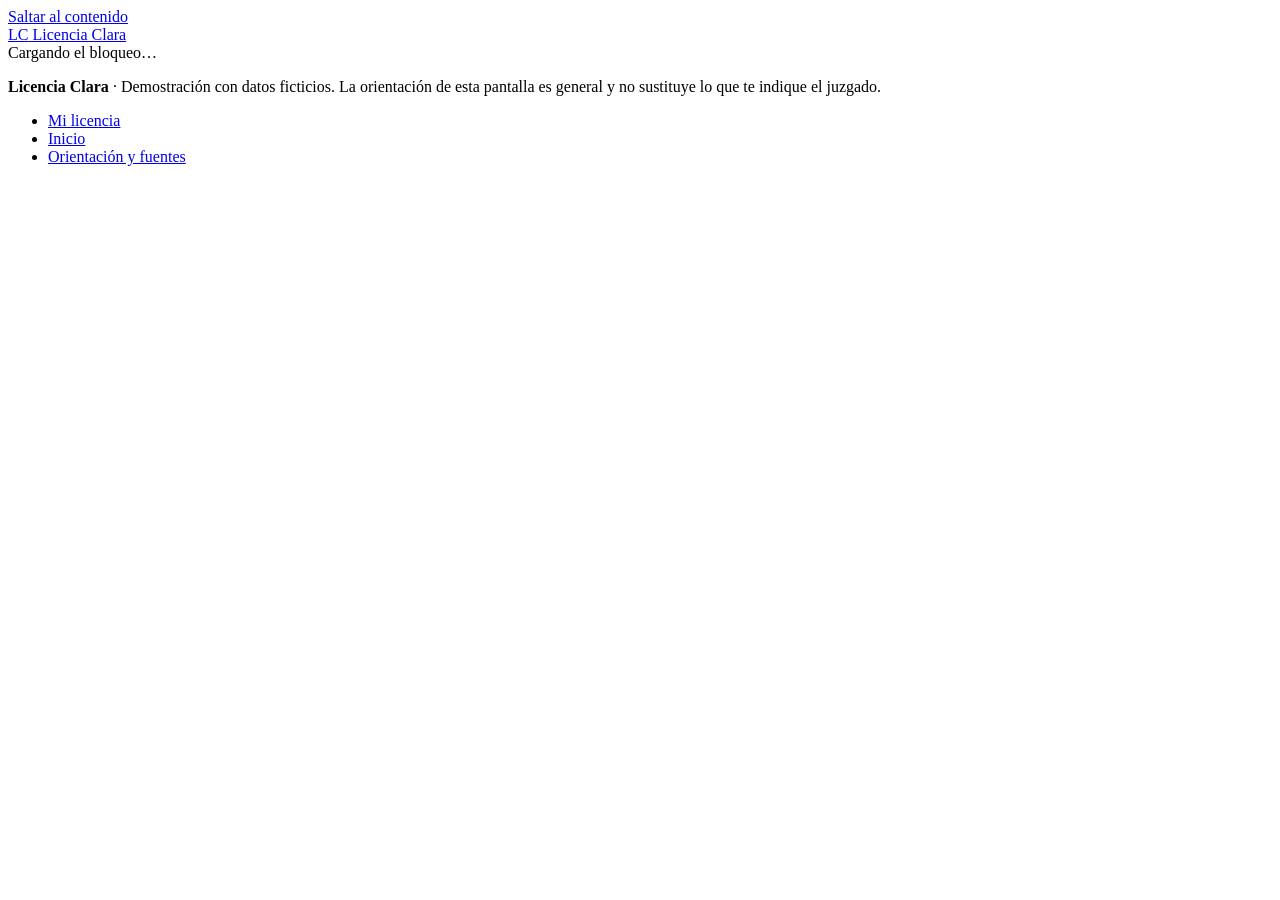
==== caso.html @ 62ce6370 "Segunda versión de licencia clara" ====
<!DOCTYPE html>
<html lang="es">
<head>
<meta charset="utf-8">
<meta name="viewport" content="width=device-width, initial-scale=1">
<title>Detalle del bloqueo de licencia · Licencia Clara</title>
<link rel="stylesheet" href="css/estilos.css">
<style>
  .codigo {
    font-family: ui-monospace, SFMono-Regular, Menlo, Consolas, monospace;
    background: #EEF1F4; border: 1px solid var(--borde);
    border-radius: 6px; padding: 2px 8px; font-size: .92em;
  }
  .razon {
    background: #F4F6F8; border-left: 4px solid var(--borde-fuerte);
    border-radius: 0 var(--radio-chico) var(--radio-chico) 0;
    padding: 12px 14px; margin: 0 0 4px;
  }
</style>
</head>
<body>

<a class="saltar" href="#contenido">Saltar al contenido</a>

<header class="barra no-imprimir">
  <div class="barra-interna">
    <a class="marca" href="mi-licencia.html">
      <span class="marca-icono" aria-hidden="true">LC</span>
      Licencia Clara
    </a>
    <div class="barra-derecha" id="barra-derecha"></div>
  </div>
</header>

<main class="contenedor" id="contenido">
  <div id="cargando" class="cargando">Cargando el bloqueo…</div>
  <div id="pagina" hidden></div>
</main>

<footer class="pie">
  <div class="pie-interna">
    <p class="sin-margen"><strong>Licencia Clara</strong> · Demostración con datos ficticios.
    La orientación de esta pantalla es general y no sustituye lo que te indique el juzgado.</p>
    <ul>
      <li><a href="mi-licencia.html">Mi licencia</a></li>
      <li><a href="index.html">Inicio</a></li>
      <li><a href="orientacion.html">Orientación y fuentes</a></li>
    </ul>
  </div>
</footer>

<script src="js/datos.js"></script>
<script src="js/app.js"></script>
<script>
(function () {
  var codigo = Ui.parametro("caso");

  /* Un bloqueo de licencia es información personal: solo se muestra con
     la sesión abierta y solo si pertenece a esa persona. Consultar una placa
     NO da acceso a esta pantalla. */
  var ciudadano = Sesion.exigir();
  if (!ciudadano) return;

  Ui.pintarBarraCiudadano(ciudadano);

  var b = codigo ? Datos.bloqueoPorId(codigo) : null;

  /* --- Errores comprensibles, no pantallas en blanco ------------------ */
  if (!b) {
    mostrar(
      '<a class="volver no-imprimir" href="mi-licencia.html"><span aria-hidden="true">←</span> Volver a mi licencia</a>' +
      '<div class="vacio"><div class="vacio-icono" aria-hidden="true">?</div>' +
      '<p><strong>No encontramos ese bloqueo.</strong></p>' +
      '<p class="pequeno">Puede que el enlace esté incompleto. Vuelve a tu licencia y ábrelo desde la lista.</p>' +
      '<a class="boton mt" href="mi-licencia.html">Volver a mi licencia</a></div>');
    return;
  }
  if (b.ciudadano_id !== ciudadano.id) {
    mostrar(
      '<a class="volver no-imprimir" href="mi-licencia.html"><span aria-hidden="true">←</span> Volver a mi licencia</a>' +
      '<div class="vacio"><div class="vacio-icono" aria-hidden="true">!</div>' +
      '<p><strong>Ese bloqueo no corresponde a la persona que ingresó.</strong></p>' +
      '<p class="pequeno">Por privacidad solo puedes ver los bloqueos de tu propia licencia.</p>' +
      '<a class="boton mt" href="mi-licencia.html">Ver mi licencia</a></div>');
    return;
  }

  var muni     = Datos.municipalidadPorId(b.municipalidad_id);
  var juzgado  = Datos.juzgadoPorId(b.juzgado_id);
  var guia     = Datos.guiaPorId(b.guia_id);
  var historia = Datos.historialDe(b.id);
  var sub      = (b.estado === "en_transito") ? Ui.subestado(b.subestado) : null;
  var responsable = Datos.responsableDe(b);

  var html = "";

  html += '<a class="volver no-imprimir" href="mi-licencia.html"><span aria-hidden="true">←</span> Volver a mi licencia</a>';
  html += '<div class="mb no-imprimir">' + Ui.servicio("licencia") + '</div>';

  /* ============ 1. Lo primero que se ve: qué hacer y quién actúa ====== */

  html +=
    '<h1 class="sin-margen">' + Ui.esc(muni.nombre) + '</h1>' +
    '<p class="pequeno suave">Bloqueo de licencia <span class="codigo">' + Ui.esc(b.id) + '</span></p>' +
    '<div class="accion-ahora ' + Ui.claseAccion(b) + '">' +
      '<div class="etiqueta">' + (b.estado === "levantado" ? "Situación" : "Qué tienes que hacer ahora") + '</div>' +
      '<p class="frase">' + Ui.esc(b.proxima_accion) + '</p>' +
      '<p class="quien">Le toca a: <strong>' + Ui.esc(responsable) + '</strong></p>' +
    '</div>';

  /* Estado, con el subestado siempre visible cuando existe. */
  html +=
    '<div class="tarjeta">' +
      '<div class="chips">' + Ui.chipEstado(b) + '</div>' +
      (sub ? '<p class="mt sin-margen"><strong>' + Ui.esc(sub.etiqueta) + '</strong></p>' : '') +
      (b.detalle ? '<p class="pequeno suave mt sin-margen">' + Ui.esc(b.detalle) + '</p>' : '') +
    '</div>';

  /* ================================ 2. Detalle del bloqueo =========== */

  html +=
    '<div class="tarjeta">' +
      '<h2>Detalle del bloqueo</h2>' +
      '<p class="paso-etiqueta">Por qué existe este bloqueo</p>' +
      '<p class="razon">' + Ui.esc(b.razon) + '</p>' +
      '<dl class="datos mt">' +
        '<div><dt>Municipalidad</dt><dd>' + Ui.esc(muni.nombre) + '</dd></div>' +
        '<div><dt>Juzgado que lo originó</dt><dd>' + Ui.esc(juzgado.nombre) + '</dd></div>' +
        '<div><dt>Fecha de registro</dt><dd>' + Ui.esc(b.fecha_registro) + '</dd></div>' +
        '<div><dt>Última actualización</dt><dd>' + Ui.esc(b.ultima_actualizacion) + '</dd></div>' +
      '</dl>' +
    '</div>';

  /* ======================== 2b. Multa relacionada (si existe) ======== */
  /* Solo si el bloqueo la enlaza explícitamente. Un bloqueo sin multa no
     muestra ni suma dinero. */
  var relacionada = b.multa_id ? Datos.multaPorId(b.multa_id) : null;
  if (relacionada) {
    html +=
      '<div class="tarjeta">' +
        '<h2>Multa relacionada con este bloqueo</h2>' +
        '<p class="pequeno suave">Es un registro distinto del bloqueo: la multa es del vehículo ' +
          Ui.placa(relacionada.multa.tipo_placa, relacionada.multa.placa) + '.</p>' +
        Ui.tarjetaMulta(relacionada) +
        '<p class="pequeno suave mt">Monto base según el Reglamento de Tránsito. Multa ficticia: no es una deuda real ' +
          'y no incluye descuentos, intereses ni recargos.</p>' +
        '<div class="aviso mt"><span class="aviso-icono" aria-hidden="true">●</span><span>' +
          '<strong>Pagar esta multa no levanta el bloqueo por sí sola.</strong> ' +
          'El bloqueo lo levanta el Departamento de Tránsito cuando recibe la orden del juzgado y resuelve la solicitud.' +
        '</span></div>' +
      '</div>';
  } else {
    html +=
      '<p class="pequeno suave">Este bloqueo no tiene una multa relacionada en los datos de la demostración. ' +
      'No todo bloqueo lleva multa, y un bloqueo por sí solo no es un monto a pagar.</p>';
  }

  /* ================================ 3. Cómo resolverlo =============== */

  html += '<h2 class="mt2">' + Ui.esc(guia.titulo) + '</h2>';
  html += '<div class="aviso aviso--neutro mb"><span class="aviso-icono" aria-hidden="true">●</span>' +
          '<span>Orientación general basada en información pública. <strong>No es una resolución legal sobre tu caso.</strong> ' +
          'Lo que te indique el juzgado tiene prioridad sobre esta guía.</span></div>';

  html += '<ol class="pasos">' + guia.pasos.map(paso).join("") + '</ol>';

  /* ========================= 4. Preparar mi visita =================== */

  var llevar = [];
  guia.pasos.forEach(function (p, i) {
    if (i === 0 && p.que_llevar) {
      p.que_llevar.forEach(function (x) { if (llevar.indexOf(x) === -1) llevar.push(x); });
    }
  });
  if (llevar.length > 0) {
    html +=
      '<div class="tarjeta">' +
        '<h3>Preparar mi visita</h3>' +
        '<p class="pequeno suave">Lo que necesitas para el paso 1. Puedes marcar lo que ya tengas listo.</p>' +
        '<div>' + llevar.map(function (x, i) {
          return '<label style="display:flex;gap:10px;align-items:flex-start;padding:10px 0;border-bottom:1px solid var(--borde);cursor:pointer">' +
                 '<input type="checkbox" style="width:22px;height:22px;min-height:22px;flex:0 0 auto;margin-top:2px">' +
                 '<span>' + Ui.esc(x) + '</span></label>';
        }).join("") + '</div>' +
        '<button type="button" class="boton boton--secundario boton--bloque mt no-imprimir" id="imprimir">Imprimir o guardar este caso</button>' +
      '</div>';
  }

  /* =============================== 5. Contacto ======================= */

  html += '<h2 class="mt2">Contacto</h2>' + tarjetaContacto(muni, juzgado);

  /* =============================== 6. Historial ====================== */

  html +=
    '<h2 class="mt2">Qué se ha hecho hasta ahora</h2>' +
    '<div class="tarjeta">' +
      '<ul class="linea">' + historia.map(function (h, i) { return evento(h, i === 0); }).join("") + '</ul>' +
    '</div>';

  html += '<div class="mt2 no-imprimir">' + Ui.avisoDemo() + '</div>';

  mostrar(html);

  var botonImprimir = document.getElementById("imprimir");
  if (botonImprimir) botonImprimir.addEventListener("click", function () { window.print(); });

  /* ============================================== Piezas de la vista == */

  function mostrar(contenido) {
    document.getElementById("pagina").innerHTML = contenido;
    document.getElementById("cargando").hidden = true;
    document.getElementById("pagina").hidden = false;
  }

  function paso(p, i) {
    var actual = (i === 0);
    var cuerpo = "";

    cuerpo += '<p class="sin-margen">' + Ui.esc(p.detalle) + '</p>';

    if (p.aviso) {
      cuerpo += '<div class="aviso mt"><span class="aviso-icono" aria-hidden="true">●</span><span>' + Ui.esc(p.aviso) + '</span></div>';
    }
    if (p.que_llevar && p.que_llevar.length) {
      cuerpo += '<p class="paso-etiqueta">Qué llevar</p><ul>' +
                p.que_llevar.map(function (x) { return '<li>' + Ui.esc(x) + '</li>'; }).join("") + '</ul>';
    }
    if (p.donde) {
      cuerpo += '<p class="paso-etiqueta">A dónde ir o qué canal usar</p><p class="sin-margen">' + donde(p.donde) + '</p>';
    }
    if (p.pago) {
      cuerpo += '<p class="paso-etiqueta">Qué pago corresponde</p><p class="sin-margen">' + Ui.esc(p.pago) + '</p>';
    }
    if (p.documento) {
      cuerpo += '<p class="paso-etiqueta">Qué documento debes obtener</p><p class="sin-margen">' + Ui.esc(p.documento) + '</p>';
    }
    if (p.verificacion) {
      cuerpo += '<p class="paso-etiqueta">Cómo se verifica</p><p class="sin-margen">' + Ui.esc(p.verificacion) + '</p>';
    }
    if (p.fuente_id) {
      var f = Datos.fuentePorId(p.fuente_id);
      if (f) {
        cuerpo += '<p class="pequeno suave mt sin-margen">Fuente: <a href="' + Ui.esc(f.url) +
                  '" target="_blank" rel="noopener">' + Ui.esc(f.entidad) + '</a> · consultado el ' + Ui.esc(f.fecha_consulta) + '.</p>';
      }
    }

    return '<li><details class="paso' + (actual ? " paso--actual" : "") + '"' + (actual ? " open" : "") + '>' +
             '<summary>' + Ui.esc(p.titulo) +
               (actual ? ' <span class="marca-actual">Empieza aquí</span>' : '') +
             '</summary>' +
             '<div class="paso-cuerpo">' + cuerpo + '</div>' +
           '</details></li>';
  }

  function donde(clave) {
    if (clave === "juzgado") {
      return Ui.esc(juzgado.nombre) + '. ' +
             (juzgado.direccion ? Ui.esc(juzgado.direccion) : "Dirección pendiente de verificar.") +
             (juzgado.horario ? ' ' + Ui.esc(juzgado.horario) : ' <strong>Confirma el horario antes de ir.</strong>') +
             ' Los datos completos están en la sección <strong>Contacto</strong> de esta página.';
    }
    if (clave === "municipalidad") {
      return Ui.esc(muni.nombre) + '. Cajas municipales o bancos autorizados. ' +
             (muni.consulta_multas_url
               ? 'Consulta en línea: <a href="' + Ui.esc(muni.consulta_multas_url) + '" target="_blank" rel="noopener">' + Ui.esc(muni.consulta_multas_url) + '</a>'
               : '');
    }
    if (clave === "transito") {
      return 'Departamento de Tránsito de la Policía Nacional Civil. 4a calle 6-17, zona 1, Guatemala. Teléfono 2220-5383. ' +
             'Trámites en línea: <a href="https://transito.gob.gt/tramites-en-linea/" target="_blank" rel="noopener">transito.gob.gt/tramites-en-linea</a>.';
    }
    return "";
  }

  function tarjetaContacto(muni, juz) {
    var partes = "";

    partes += '<div class="contacto-dato">' +
      '<div class="rotulo">Entidad</div><div class="valor">' + Ui.esc(muni.nombre) + '</div></div>';
    partes += '<div class="contacto-dato">' +
      '<div class="rotulo">Juzgado</div><div class="valor">' + Ui.esc(juz.nombre) + '</div></div>';

    /* El teléfono directo del juzgado y el conmutador de la municipalidad
       son cosas distintas. Mostrarlos juntos evita que alguien llame a un
       lugar donde no le pueden responder por su expediente. */
    partes += '<div class="contacto-dato"><div class="rotulo">Teléfono directo del juzgado</div><div class="valor">' +
      (juz.telefono ? Ui.esc(juz.telefono) : '<span class="pendiente">Información pendiente de verificar</span>') +
      '</div></div>';

    partes += '<div class="contacto-dato"><div class="rotulo">Conmutador de la municipalidad</div><div class="valor">' +
      (muni.telefono_general
        ? Ui.esc(muni.telefono_general) + (juz.extension ? ' <span class="pequeno suave" style="font-weight:400">· pide la extensión ' + Ui.esc(juz.extension) + '</span>' : '')
        : '<span class="pendiente">Información pendiente de verificar</span>') +
      '</div></div>';

    partes += '<div class="contacto-dato"><div class="rotulo">Dirección</div><div class="valor">' +
      (juz.direccion ? Ui.esc(juz.direccion) : '<span class="pendiente">Información pendiente de verificar</span>') +
      '</div></div>';

    partes += '<div class="contacto-dato"><div class="rotulo">Horario</div><div class="valor">' +
      (juz.horario ? Ui.esc(juz.horario) : '<span class="pendiente">Información pendiente de verificar</span>') +
      '</div></div>';

    /* Botones: si el dato no está verificado, el botón queda deshabilitado. */
    var botones = "";

    botones += juz.telefono
      ? '<a class="boton" href="tel:' + Ui.esc(juz.telefono.replace(/[^0-9+]/g, "")) + '">Llamar al juzgado</a>'
      : '<span class="boton" aria-disabled="true">Llamar al juzgado</span>';

    if (muni.telefono_general) {
      botones += '<a class="boton' + (juz.telefono ? ' boton--secundario' : '') + '" href="tel:' +
        Ui.esc(muni.telefono_general.replace(/[^0-9+]/g, "")) + '">Llamar a la municipalidad</a>';
    }

    botones += juz.direccion
      ? '<a class="boton boton--secundario" target="_blank" rel="noopener" href="https://www.google.com/maps/search/?api=1&query=' +
        encodeURIComponent(juz.direccion + ", Guatemala") + '">Ver ubicación</a>'
      : '<span class="boton boton--secundario" aria-disabled="true">Ver ubicación</span>';

    botones += juz.sitio_url
      ? '<a class="boton boton--secundario" target="_blank" rel="noopener" href="' + Ui.esc(juz.sitio_url) + '">Visitar sitio oficial</a>'
      : '<span class="boton boton--secundario" aria-disabled="true">Visitar sitio oficial</span>';

    var faltantes = [];
    if (!juz.telefono)  faltantes.push("el teléfono directo del juzgado");
    if (!juz.direccion) faltantes.push("la dirección");
    if (!juz.horario)   faltantes.push("el horario");

    var fuente = Datos.fuentePorId(juz.fuente_id);

    return '<div class="tarjeta">' +
      partes +
      '<div class="botones botones--fila mt no-imprimir">' + botones + '</div>' +
      (faltantes.length
        ? '<p class="nota-verificacion"><strong>No pudimos verificar ' + faltantes.join(" ni ") + ' en una fuente oficial.</strong> ' +
          'Por eso ese dato aparece sin confirmar y su botón está desactivado: preferimos no darte información que podría hacerte perder un viaje.</p>'
        : '') +
      (juz.nota_verificacion ? '<p class="nota-verificacion">' + Ui.esc(juz.nota_verificacion) + '</p>' : '') +
      (fuente
        ? '<p class="nota-verificacion">Fuente: <a href="' + Ui.esc(fuente.url) + '" target="_blank" rel="noopener">' +
          Ui.esc(fuente.entidad) + ' — ' + Ui.esc(fuente.titulo) + '</a>. Consultado el ' + Ui.esc(fuente.fecha_consulta) + '.</p>'
        : '') +
    '</div>';
  }

  function evento(h, reciente) {
    return '<li' + (reciente ? ' class="reciente"' : '') + '>' +
      '<div class="fecha">' + Ui.esc(h.fecha) + '</div>' +
      '<div class="titulo">' + Ui.esc(h.titulo) + '</div>' +
      (h.detalle ? '<div class="pequeno suave">' + Ui.esc(h.detalle) + '</div>' : '') +
      '<span class="fuente">' + Ui.esc(h.fuente) + '</span>' +
    '</li>';
  }
})();
</script>

</body>
</html>
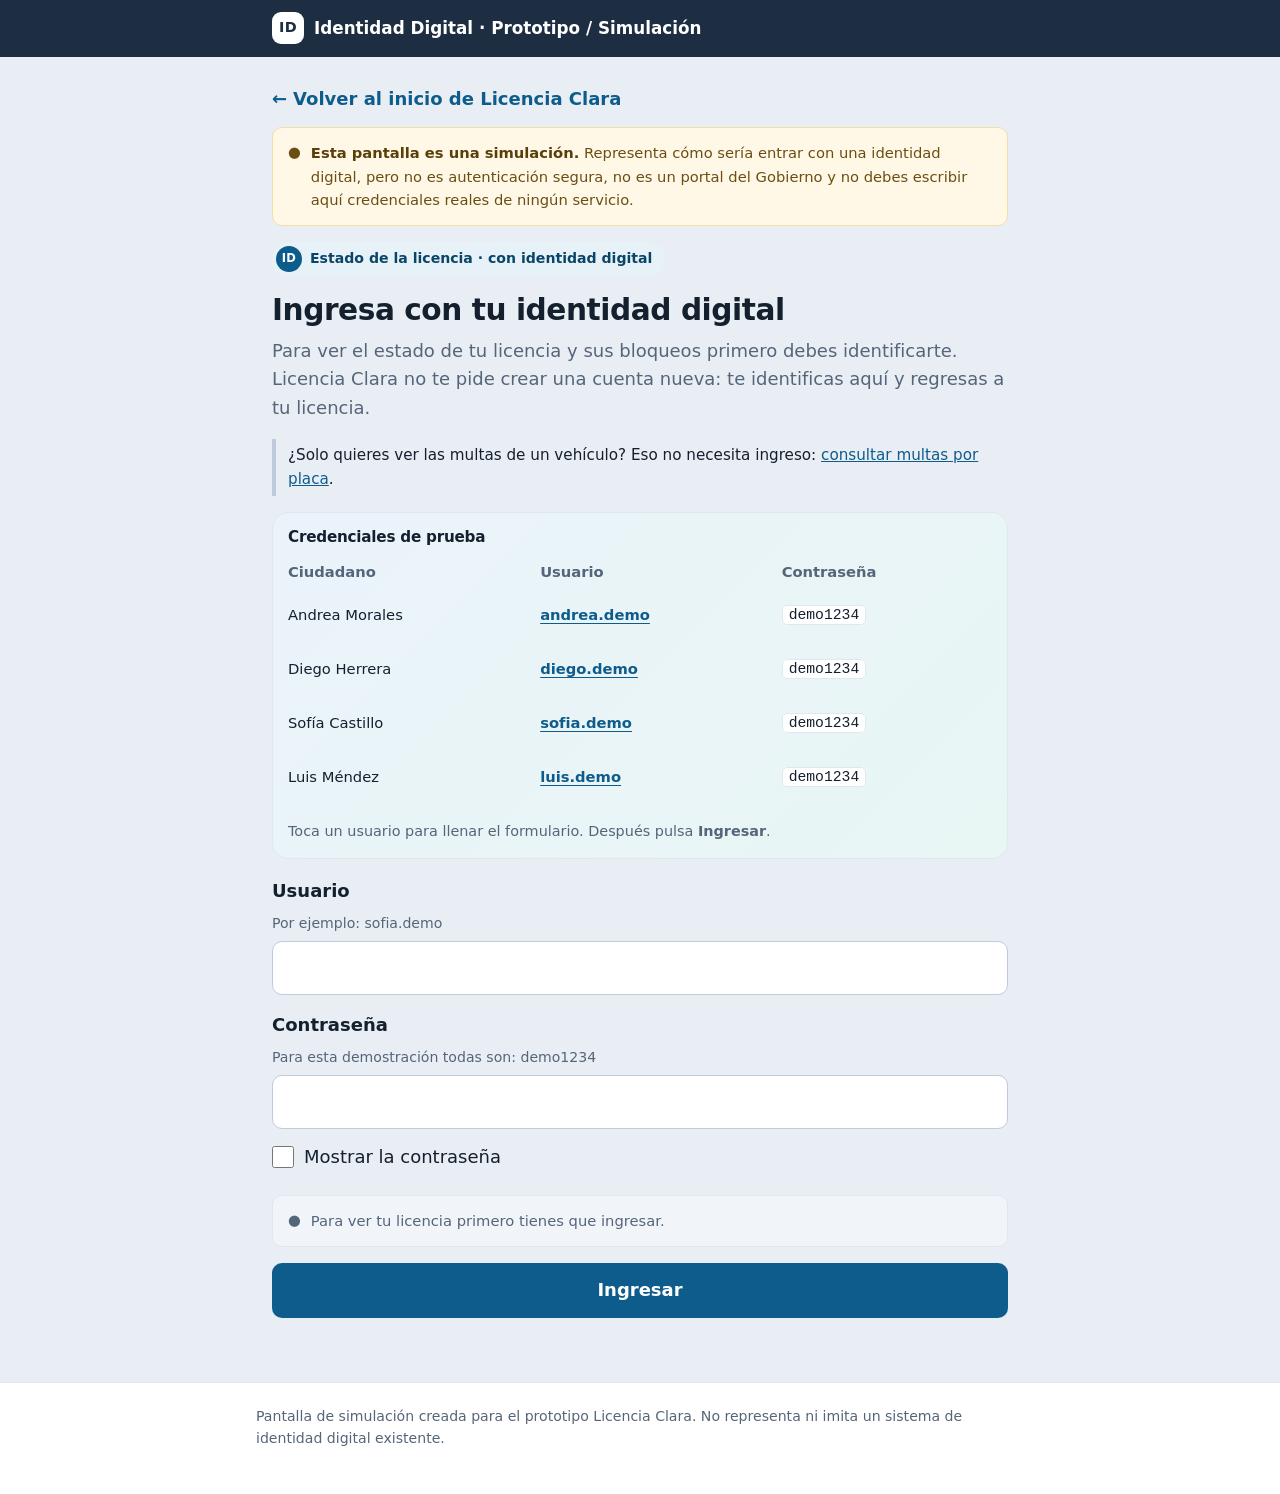
==== commit 7868d272: "Add files via upload" ====
--- a/caso.html
+++ b/caso.html
@@ -4,7 +4,7 @@
 <meta charset="utf-8">
 <meta name="viewport" content="width=device-width, initial-scale=1">
 <title>Detalle del bloqueo de licencia · Licencia Clara</title>
-<link rel="stylesheet" href="css/estilos.css">
+<link rel="stylesheet" href="estilos.css">
 <style>
   .codigo {
     font-family: ui-monospace, SFMono-Regular, Menlo, Consolas, monospace;
@@ -49,8 +49,8 @@
   </div>
 </footer>
 
-<script src="js/datos.js"></script>
-<script src="js/app.js"></script>
+<script src="datos.js"></script>
+<script src="app.js"></script>
 <script>
 (function () {
   var codigo = Ui.parametro("caso");
--- a/estilos.css
+++ b/estilos.css
@@ -0,0 +1,738 @@
+/* ==========================================================================
+   LICENCIA CLARA · Hoja de estilos única
+   Diseño: claro, con color, móvil primero. Texto grande y botones grandes.
+   Si quieres cambiar los colores, cambia SOLO las variables de :root.
+
+   Contraste: todos los textos sobre su fondo cumplen al menos 4.5:1 (WCAG AA).
+   Las medidas de texto usan rem para que la web crezca si la persona agranda
+   la letra en su navegador o teléfono.
+   ========================================================================== */
+
+:root {
+  /* --- Superficies ----------------------------------------------------- */
+  --fondo:        #F5F7FB;
+  --superficie:   #FFFFFF;
+  --superficie-2: #F1F5FA;
+  --borde:        #E1E7F0;
+  --borde-fuerte: #BFCBDB;
+  --tinta:        #14202E;
+  --tinta-suave:  #55657A;
+
+  /* --- Marca ----------------------------------------------------------- */
+  --acento:        #0E5C8C;
+  --acento-oscuro: #0A4568;
+  --acento-claro:  #1B84B8;
+  --acento-suave:  #E6F1F8;
+  /* El final del degradado es más oscuro que en la v1.0 para que el texto
+     blanco se lea bien en todo el ancho (antes bajaba a 3:1). */
+  --degradado:     linear-gradient(135deg, #0E5C8C 0%, #136E88 55%, #0E7667 100%);
+  --degradado-suave: linear-gradient(135deg, #EAF3FA 0%, #E8F6F4 100%);
+
+  /* --- Las dos consultas (identidad de servicio, siempre con texto) ----- */
+  --multas:        #0E7667;   /* verde azulado: multas vehiculares, por placa */
+  --multas-oscuro: #0A5A4F;
+  --multas-suave:  #E3F4F0;
+  --licencia:        #0E5C8C; /* azul: estado de la licencia, con identidad */
+  --licencia-oscuro: #0A4568;
+  --licencia-suave:  #E6F1F8;
+
+  /* --- Estados (siempre con icono y texto, nunca solo color) ------------ */
+  --accion-fondo: #FFF3D6;  --accion-texto: #8A5000;  --accion-borde: #F0C877;
+  --juzgado-fondo:#E2EDFA;  --juzgado-texto:#14508C;  --juzgado-borde:#B2CDEC;
+  --transito-fondo:#EDE9FB; --transito-texto:#4B3B94; --transito-borde:#C7BCEE;
+  --listo-fondo:  #D9F5E4;  --listo-texto:  #0E6034;  --listo-borde:  #9EDCBA;
+  --alerta-fondo: #FEE4E2;  --alerta-texto: #9A2A1F;  --alerta-borde: #F5B5AF;
+
+  /* --- Colores por municipalidad (acento de identidad, no de estado) ---- */
+  --muni-1: #1B5FA8;   /* azul   */
+  --muni-2: #0E8C77;   /* verde  */
+  --muni-3: #7E4BC4;   /* morado */
+  --muni-4: #C2621C;   /* naranja*/
+  --muni-5: #B03A6E;   /* rosa   */
+  --muni-6: #2C7A8C;   /* petróleo */
+
+  /* --- Medidas --------------------------------------------------------- */
+  --radio:       16px;
+  --radio-chico: 10px;
+  --ancho:       48rem;
+  --toque:       3rem;       /* alto mínimo de botones y campos (≈ 54 px) */
+  --sombra:      0 1px 2px rgba(20,32,46,.05), 0 4px 14px rgba(20,32,46,.06);
+  --sombra-alta: 0 2px 6px rgba(20,32,46,.07), 0 12px 28px rgba(20,32,46,.10);
+}
+
+/* --------------------------------------------------------------- Base --- */
+
+* { box-sizing: border-box; }
+html { -webkit-text-size-adjust: 100%; }
+
+body {
+  margin: 0;
+  background: var(--fondo);
+  color: var(--tinta);
+  font-family: system-ui, -apple-system, "Segoe UI", Roboto, "Helvetica Neue", Arial, sans-serif;
+  font-size: 112.5%;        /* 18 px con la letra normal; crece con la del navegador */
+  line-height: 1.6;
+  overflow-x: hidden;
+  overflow-wrap: break-word;
+}
+
+h1, h2, h3 { line-height: 1.25; margin: 0 0 .5rem; font-weight: 700; letter-spacing: -.015em; }
+h1 { font-size: clamp(1.5rem, 1.2rem + 1.6vw, 1.85rem); }
+h2 { font-size: 1.3rem; }
+h3 { font-size: 1.12rem; }
+p  { margin: 0 0 .9rem; }
+a  { color: var(--acento); }
+
+.contenedor {
+  width: 100%; max-width: var(--ancho); margin: 0 auto;
+  padding: 20px 16px 64px;
+}
+
+.suave      { color: var(--tinta-suave); }
+.pequeno    { font-size: .9rem; }
+.centro     { text-align: center; }
+.sin-margen { margin: 0; }
+.mt   { margin-top: 1rem; }
+.mt2  { margin-top: 1.9rem; }
+.mb   { margin-bottom: 1rem; }
+
+.solo-lectores {
+  position: absolute; width: 1px; height: 1px; padding: 0; margin: -1px;
+  overflow: hidden; clip: rect(0 0 0 0); white-space: nowrap; border: 0;
+}
+
+.saltar {
+  position: absolute; left: -9999px; top: 0;
+  background: var(--acento); color: #fff; padding: 12px 16px; z-index: 100;
+}
+.saltar:focus { left: 0; }
+
+a:focus-visible, button:focus-visible, input:focus-visible,
+select:focus-visible, textarea:focus-visible, summary:focus-visible,
+[tabindex]:focus-visible {
+  outline: 3px solid #1B6FA8;
+  outline-offset: 3px; border-radius: 6px;
+}
+h2[tabindex="-1"]:focus { outline: none; }
+
+/* ------------------------------------------------------------ Cabecera --- */
+
+.barra { background: var(--superficie); border-bottom: 1px solid var(--borde); }
+.barra-interna {
+  max-width: var(--ancho); margin: 0 auto; padding: 12px 16px;
+  display: flex; align-items: center; gap: 12px; flex-wrap: wrap;
+}
+.marca {
+  display: flex; align-items: center; gap: 10px;
+  font-weight: 700; font-size: 1.05rem; color: var(--tinta); text-decoration: none;
+}
+.marca-icono {
+  width: 32px; height: 32px; border-radius: 9px;
+  background: var(--degradado); color: #fff;
+  display: grid; place-items: center; font-size: .9rem; font-weight: 700;
+  flex: 0 0 auto; letter-spacing: .02em;
+}
+.barra-derecha { margin-left: auto; display: flex; align-items: center; gap: 10px; }
+
+.barra--identidad { background: #1E2E42; border-bottom-color: #1E2E42; }
+.barra--identidad .marca { color: #fff; }
+.barra--identidad .marca-icono { background: #fff; color: #1E2E42; }
+
+.barra--panel { background: #24384D; border-bottom-color: #24384D; }
+.barra--panel .marca { color: #fff; }
+.barra--panel .marca-icono { background: #fff; color: #24384D; }
+
+body.tema-identidad { background: #E9EEF4; }
+body.tema-panel     { background: #EDF0F4; }
+
+/* ----------------------------------------------------------- Portada --- */
+
+.portada {
+  background: var(--degradado);
+  color: #fff;
+  padding: 34px 16px 40px;
+  margin-bottom: -26px;
+}
+.portada-interna { max-width: var(--ancho); margin: 0 auto; }
+.portada h1 { color: #fff; font-size: clamp(1.6rem, 1.2rem + 2vw, 2.15rem); margin-bottom: .6rem; max-width: 34rem; }
+.portada p  { color: #fff; font-size: 1.08rem; margin-bottom: 0; }
+.portada .portada-demo {
+  display: inline-flex; gap: 8px; align-items: baseline; margin-top: 14px;
+  font-size: .9rem; font-weight: 600;
+  background: rgba(0,0,0,.18); border-radius: 14px; padding: 5px 14px;
+}
+.portada .servicio { margin-bottom: 12px; }
+.portada--multas { background: linear-gradient(135deg, #0A5A4F 0%, #0E7667 60%, #136E88 100%); }
+.portada-etiqueta {
+  display: inline-block; margin-bottom: 12px;
+  background: rgba(255,255,255,.18); color: #fff;
+  border: 1px solid rgba(255,255,255,.3);
+  border-radius: 999px; padding: 4px 13px;
+  font-size: .82rem; font-weight: 600; letter-spacing: .02em;
+}
+
+/* --------------------------------------------------------------- Aviso --- */
+
+.aviso {
+  display: flex; gap: 10px; align-items: flex-start;
+  background: #FFF8E6; border: 1px solid #F2DFA8;
+  border-radius: var(--radio-chico); padding: 13px 15px;
+  font-size: .92rem; color: #6B4E12;
+}
+.aviso strong { color: #5A3F0B; }
+.aviso-icono { flex: 0 0 auto; line-height: 1.5; }
+
+.aviso--neutro { background: var(--superficie-2); border-color: var(--borde); color: var(--tinta-suave); }
+.aviso--neutro strong { color: var(--tinta); }
+
+.aviso--jurado {
+  background: linear-gradient(135deg, #FFF4E0 0%, #FFEDE4 100%);
+  border-color: #F0C99A; color: #7A4A12;
+}
+
+/* -------------------------------------------------------------- Tarjeta --- */
+
+.tarjeta {
+  background: var(--superficie);
+  border: 1px solid var(--borde);
+  border-radius: var(--radio);
+  padding: 18px 16px;
+  box-shadow: var(--sombra);
+  margin-bottom: 14px;
+}
+.tarjeta-titulo { display: flex; align-items: baseline; gap: 10px; flex-wrap: wrap; margin-bottom: .35rem; }
+
+a.tarjeta-enlace { display: block; text-decoration: none; color: inherit; transition: box-shadow .15s, transform .15s; }
+a.tarjeta-enlace:hover { box-shadow: var(--sombra-alta); transform: translateY(-1px); }
+
+/* Tarjeta con franja de color de la municipalidad */
+.tarjeta--muni { border-top: 4px solid var(--color-muni, var(--acento)); }
+
+.muni-encabezado { display: flex; align-items: center; gap: 12px; }
+.muni-sello {
+  width: 42px; height: 42px; border-radius: 12px; flex: 0 0 auto;
+  background: var(--color-muni, var(--acento)); color: #fff;
+  display: grid; place-items: center; font-weight: 700; font-size: .92rem;
+}
+
+/* ------------------------------------------------------------- Botones --- */
+
+.boton {
+  display: inline-flex; align-items: center; justify-content: center; gap: 8px;
+  min-height: var(--toque); padding: 12px 20px;
+  border-radius: var(--radio-chico); border: 1px solid transparent;
+  background: var(--acento); color: #fff;
+  font: inherit; font-weight: 600; text-decoration: none;
+  cursor: pointer; text-align: center;
+  transition: background .15s, box-shadow .15s, transform .1s;
+}
+.boton:hover { background: var(--acento-oscuro); }
+.boton:active { transform: translateY(1px); }
+
+.boton--principal { background: var(--degradado); box-shadow: 0 3px 12px rgba(14,92,140,.28); }
+.boton--principal:hover { background: var(--degradado); filter: brightness(1.06); }
+
+.boton--secundario { background: var(--superficie); color: var(--acento); border-color: var(--borde-fuerte); }
+.boton--secundario:hover { background: var(--acento-suave); border-color: var(--acento-claro); }
+
+.boton--claro { background: #fff; color: var(--acento); }
+.boton--claro:hover { background: #F0F6FB; }
+
+.boton--bloque { width: 100%; }
+
+/* Botón de cada consulta: mismo peso visual, distinto color de identidad. */
+.boton--multas   { background: var(--multas); }
+.boton--multas:hover   { background: var(--multas-oscuro); }
+.boton--licencia { background: var(--licencia); }
+.boton--licencia:hover { background: var(--licencia-oscuro); }
+
+.boton[aria-disabled="true"], .boton:disabled {
+  background: #EBEEF3; color: #5F6B7A; border-color: var(--borde);
+  cursor: not-allowed; pointer-events: none; box-shadow: none;
+}
+
+.boton-texto {
+  background: none; border: 0; padding: 8px 0; min-height: 44px;
+  color: var(--acento); font: inherit; font-weight: 600; cursor: pointer;
+  text-decoration: underline; text-underline-offset: 3px;
+}
+
+.botones { display: flex; flex-direction: column; gap: 10px; }
+@media (min-width: 560px) {
+  .botones--fila { flex-direction: row; flex-wrap: wrap; }
+  .botones--fila > * { flex: 1 1 auto; }
+}
+
+.volver {
+  display: inline-flex; align-items: center; gap: 6px;
+  min-height: 44px; color: var(--acento); font-weight: 600;
+  text-decoration: none; margin-bottom: 6px;
+}
+.volver:hover { text-decoration: underline; }
+
+/* --------------------------------------------------------------- Chips --- */
+
+.chip {
+  display: inline-flex; align-items: center; gap: 6px;
+  padding: 5px 11px; border-radius: 999px;
+  font-size: .88rem; font-weight: 600; line-height: 1.35;
+  border: 1px solid; background: #EDF1F6; color: #41505F; border-color: var(--borde-fuerte);
+}
+.chip-icono { font-size: .95em; }
+.chip--accion   { background: var(--accion-fondo);   color: var(--accion-texto);   border-color: var(--accion-borde); }
+.chip--juzgado  { background: var(--juzgado-fondo);  color: var(--juzgado-texto);  border-color: var(--juzgado-borde); }
+.chip--transito { background: var(--transito-fondo); color: var(--transito-texto); border-color: var(--transito-borde); }
+.chip--listo    { background: var(--listo-fondo);    color: var(--listo-texto);    border-color: var(--listo-borde); }
+.chip--alerta   { background: var(--alerta-fondo);   color: var(--alerta-texto);   border-color: var(--alerta-borde); }
+.chips { display: flex; flex-wrap: wrap; gap: 6px; }
+
+/* --------------------------------------------------- Bloque "haz esto" --- */
+
+.accion-ahora {
+  border: 1px solid var(--accion-borde);
+  background: linear-gradient(135deg, #FFF6E2 0%, #FFF0D2 100%);
+  border-radius: var(--radio); padding: 16px; margin-bottom: 14px;
+}
+.accion-ahora .etiqueta {
+  font-size: .78rem; font-weight: 700; text-transform: uppercase;
+  letter-spacing: .07em; color: var(--accion-texto); margin-bottom: 5px;
+}
+.accion-ahora .frase { font-size: 1.15rem; font-weight: 700; color: #4A3208; margin: 0 0 6px; }
+.accion-ahora .quien { font-size: .95rem; color: #6B4B12; margin: 0; }
+
+.accion-ahora--espera { background: linear-gradient(135deg, #E7F0FB 0%, #DDEAF8 100%); border-color: var(--juzgado-borde); }
+.accion-ahora--espera .etiqueta, .accion-ahora--espera .quien { color: var(--juzgado-texto); }
+.accion-ahora--espera .frase { color: #123F6E; }
+
+.accion-ahora--transito { background: linear-gradient(135deg, #F0EDFC 0%, #E9E4FA 100%); border-color: var(--transito-borde); }
+.accion-ahora--transito .etiqueta, .accion-ahora--transito .quien { color: var(--transito-texto); }
+.accion-ahora--transito .frase { color: #3A2F66; }
+
+.accion-ahora--listo { background: linear-gradient(135deg, #DEF6E7 0%, #D2F1DE 100%); border-color: var(--listo-borde); }
+.accion-ahora--listo .etiqueta, .accion-ahora--listo .quien { color: var(--listo-texto); }
+.accion-ahora--listo .frase { color: #0D4A26; }
+
+/* ---------------------------------------------------- Listas de datos --- */
+
+.datos { margin: 0; }
+.datos div {
+  display: flex; flex-direction: column; gap: 2px;
+  padding: 10px 0; border-bottom: 1px solid var(--borde);
+}
+.datos div:last-child { border-bottom: 0; }
+.datos dt { color: var(--tinta-suave); font-size: .9rem; }
+.datos dd { margin: 0; font-weight: 600; }
+
+@media (min-width: 560px) {
+  .datos div { flex-direction: row; gap: 16px; justify-content: space-between; align-items: baseline; }
+  .datos dt { flex: 0 0 auto; font-size: .93rem; }
+  .datos dd { text-align: right; }
+}
+
+/* Glosario */
+.glosario { margin: 0; }
+.glosario dt { font-weight: 700; margin-top: 14px; padding-top: 14px; border-top: 1px solid var(--borde); }
+.glosario dt:first-child { margin-top: 0; padding-top: 0; border-top: 0; }
+.glosario dd { margin: 4px 0 0; color: var(--tinta); }
+
+/* Resumen de 3 números */
+.resumen { display: grid; grid-template-columns: 1fr; gap: 10px; margin-top: 14px; }
+@media (min-width: 520px) { .resumen { grid-template-columns: repeat(3, 1fr); } }
+.resumen-caja {
+  background: var(--superficie-2); border: 1px solid var(--borde);
+  border-radius: var(--radio-chico); padding: 13px;
+}
+.resumen-numero { font-size: 1.8rem; font-weight: 700; line-height: 1.1; }
+.resumen-texto  { font-size: .87rem; color: var(--tinta-suave); }
+.resumen-caja--atencion {
+  background: linear-gradient(135deg, #FFF3D6 0%, #FFEBC2 100%);
+  border-color: var(--accion-borde);
+}
+.resumen-caja--atencion .resumen-numero, .resumen-caja--atencion .resumen-texto { color: var(--accion-texto); }
+.resumen-caja--listo { background: linear-gradient(135deg, #DEF6E7 0%, #D0F0DD 100%); border-color: var(--listo-borde); }
+.resumen-caja--listo .resumen-numero, .resumen-caja--listo .resumen-texto { color: var(--listo-texto); }
+
+/* --------------------------------------------------------- Pasos guía --- */
+
+.pasos { list-style: none; margin: 0; padding: 0; counter-reset: paso; }
+.paso {
+  position: relative; border: 1px solid var(--borde);
+  border-radius: var(--radio-chico); background: var(--superficie);
+  margin-bottom: 10px; overflow: hidden;
+}
+.paso[open] { border-color: var(--borde-fuerte); }
+.paso > summary {
+  list-style: none; cursor: pointer;
+  padding: 14px 16px 14px 54px; min-height: 52px;
+  display: flex; align-items: center; gap: 8px; flex-wrap: wrap; font-weight: 600;
+}
+.paso > summary::-webkit-details-marker { display: none; }
+.paso > summary::before {
+  counter-increment: paso; content: counter(paso);
+  position: absolute; left: 14px; top: 13px;
+  width: 28px; height: 28px; border-radius: 50%;
+  background: #E7ECF2; color: var(--tinta-suave);
+  display: grid; place-items: center; font-size: .9rem; font-weight: 700;
+}
+.paso > summary::after { content: "▾"; margin-left: auto; padding-left: 10px; color: var(--tinta-suave); font-size: 1.1rem; }
+.paso[open] > summary::after { content: "▴"; }
+.paso--actual { border-color: var(--acento); box-shadow: 0 0 0 1px var(--acento), var(--sombra); }
+.paso--actual > summary::before { background: var(--degradado); color: #fff; }
+.paso--hecho > summary::before { background: var(--listo-fondo); color: var(--listo-texto); content: "✓"; }
+.paso-cuerpo { padding: 0 16px 16px 54px; }
+.paso-etiqueta {
+  font-size: .76rem; font-weight: 700; text-transform: uppercase;
+  letter-spacing: .06em; color: var(--acento); margin: 13px 0 2px;
+}
+.paso-cuerpo ul { margin: 4px 0 0; padding-left: 20px; }
+.paso-cuerpo li { margin-bottom: 4px; }
+.marca-actual {
+  font-size: .76rem; font-weight: 700; color: #fff;
+  background: var(--acento); border-radius: 999px; padding: 3px 10px;
+}
+
+/* --------------------------------------------------------- Historial --- */
+
+.linea { list-style: none; margin: 0; padding: 0; }
+.linea li { position: relative; padding: 0 0 18px 26px; border-left: 2px solid var(--borde); margin-left: 6px; }
+.linea li:last-child { border-left-color: transparent; padding-bottom: 0; }
+.linea li::before {
+  content: ""; position: absolute; left: -7px; top: 6px;
+  width: 12px; height: 12px; border-radius: 50%;
+  background: var(--borde-fuerte); border: 2px solid var(--fondo);
+}
+.linea li.reciente::before { background: var(--acento); box-shadow: 0 0 0 3px var(--acento-suave); }
+.linea .fecha { font-size: .85rem; color: var(--tinta-suave); }
+.linea .titulo { font-weight: 600; }
+.linea .fuente {
+  display: inline-block; font-size: .78rem; margin-top: 4px;
+  background: var(--acento-suave); color: var(--acento); border-radius: 999px; padding: 2px 10px;
+  font-weight: 600;
+}
+
+/* --------------------------------------------------------- Formulario --- */
+
+.campo { margin-bottom: 16px; }
+.campo label { display: block; font-weight: 600; margin-bottom: 6px; }
+.campo .ayuda { font-size: .88rem; color: var(--tinta-suave); margin-bottom: 6px; }
+
+input[type="text"], input[type="password"], select, textarea {
+  width: 100%; min-height: var(--toque); padding: 12px 14px;
+  font: inherit; color: var(--tinta); background: var(--superficie);
+  border: 1px solid var(--borde-fuerte); border-radius: var(--radio-chico);
+}
+input:focus, select:focus, textarea:focus { border-color: var(--acento); }
+textarea { min-height: 110px; resize: vertical; }
+input[aria-invalid="true"], textarea[aria-invalid="true"] { border-color: #B42318; }
+
+.error, .exito {
+  display: flex; gap: 8px; align-items: flex-start;
+  margin-top: 8px; padding: 11px 13px;
+  border-radius: var(--radio-chico); font-size: .92rem; font-weight: 600;
+}
+.error { background: var(--alerta-fondo); border: 1px solid var(--alerta-borde); color: var(--alerta-texto); }
+.exito { background: var(--listo-fondo); border: 1px solid var(--listo-borde); color: var(--listo-texto); }
+
+.credenciales {
+  background: var(--degradado-suave); border: 1px solid var(--borde);
+  border-radius: var(--radio); padding: 15px; margin-bottom: 18px;
+}
+.credenciales h3 { font-size: .95rem; margin-bottom: 8px; }
+.credenciales table { width: 100%; border-collapse: collapse; font-size: .92rem; }
+.credenciales th, .credenciales td { text-align: left; padding: 5px 6px 5px 0; }
+.credenciales th { color: var(--tinta-suave); font-weight: 600; }
+.credenciales code { background: #fff; border: 1px solid var(--borde); border-radius: 5px; padding: 1px 6px; }
+/* En pantallas angostas o con letra grande, cada usuario de prueba se
+   muestra como una ficha en vez de una tabla que se sale de la pantalla. */
+@media (max-width: 36rem) {
+  .credenciales table, .credenciales tbody, .credenciales tr, .credenciales td { display: block; width: 100%; }
+  .credenciales thead { position: absolute; width: 1px; height: 1px; overflow: hidden; clip: rect(0 0 0 0); }
+  .credenciales tr { background: rgba(255,255,255,.7); border-radius: 10px; padding: 8px 10px; margin-bottom: 8px; }
+  .credenciales td { padding: 0; }
+  .credenciales td:nth-child(2)::before { content: "Usuario: "; color: var(--tinta-suave); }
+  .credenciales td:nth-child(3)::before { content: "Contraseña: "; color: var(--tinta-suave); }
+}
+
+/* --------------------------------------------------------- Contactos --- */
+
+.contacto-dato { padding: 10px 0; border-bottom: 1px solid var(--borde); }
+.contacto-dato:last-of-type { border-bottom: 0; }
+.contacto-dato .rotulo { font-size: .85rem; color: var(--tinta-suave); }
+.contacto-dato .valor  { font-weight: 600; }
+.pendiente { color: #9A2A1F; font-weight: 600; }
+.nota-verificacion {
+  font-size: .84rem; color: var(--tinta-suave);
+  border-top: 1px dashed var(--borde); margin-top: 10px; padding-top: 10px;
+}
+
+/* ----------------------------------------------------------- Detalles --- */
+
+.desplegable {
+  border: 1px solid var(--borde); border-radius: var(--radio-chico);
+  background: var(--superficie); margin-bottom: 10px;
+}
+.desplegable > summary {
+  cursor: pointer; padding: 14px 16px; min-height: 52px;
+  display: flex; align-items: center; font-weight: 600; gap: 10px; list-style: none;
+}
+.desplegable > summary::-webkit-details-marker { display: none; }
+.desplegable > summary::after { content: "▾"; margin-left: auto; color: var(--tinta-suave); font-size: 1.1rem; }
+.desplegable[open] > summary::after { content: "▴"; }
+.desplegable-cuerpo { padding: 0 16px 16px; }
+
+/* -------------------------------------------------------- Estado vacío --- */
+
+.vacio {
+  text-align: center; padding: 30px 18px;
+  background: var(--superficie); border: 1px dashed var(--borde-fuerte);
+  border-radius: var(--radio);
+}
+.vacio-icono {
+  width: 54px; height: 54px; margin: 0 auto 10px; border-radius: 50%;
+  background: var(--degradado-suave); color: var(--acento);
+  display: grid; place-items: center; font-size: 1.5rem;
+}
+.vacio p { color: var(--tinta-suave); margin: 8px 0 0; }
+
+.cargando { text-align: center; padding: 40px 16px; color: var(--tinta-suave); }
+
+/* ============================================== CONSULTA POR PLACA ====== */
+
+/* Campo de placa: se ve como una placa de verdad */
+.placa-caja { display: flex; flex-wrap: wrap; gap: 10px; align-items: flex-end; }
+.placa-caja label { line-height: 1.3; }
+.placa-tipo { flex: 0 0 7.5rem; }
+.placa-numero { flex: 1 1 9rem; min-width: 0; }
+.placa-caja input, .placa-caja select { min-width: 0; }
+#placa-numero, .placa-numero input {
+  font-family: ui-monospace, SFMono-Regular, Menlo, Consolas, monospace;
+  font-size: 1.25rem; font-weight: 700; letter-spacing: .08em;
+  text-transform: uppercase; text-align: center;
+}
+.placa-muestra {
+  display: inline-flex; align-items: center; gap: 8px;
+  background: #fff; border: 2px solid var(--tinta); border-radius: 8px;
+  padding: 7px 14px; font-family: ui-monospace, Menlo, Consolas, monospace;
+  font-weight: 700; font-size: 1.05rem; letter-spacing: .06em;
+}
+.placa-muestra .tipo {
+  background: var(--tinta); color: #fff; border-radius: 4px;
+  padding: 1px 7px; font-size: .85rem;
+}
+
+/* Lista de portales durante la consulta simulada */
+.portales { list-style: none; margin: 0; padding: 0; }
+.portal {
+  display: flex; align-items: center; gap: 12px;
+  padding: 11px 0; border-bottom: 1px solid var(--borde);
+}
+.portal:last-child { border-bottom: 0; }
+.portal-luz {
+  width: 26px; height: 26px; border-radius: 50%; flex: 0 0 auto;
+  display: grid; place-items: center; font-size: .85rem; font-weight: 700;
+  background: #E7ECF2; color: #98A5B4;
+  transition: background .25s, color .25s, box-shadow .25s;
+}
+/* El nombre y el lugar van en renglones distintos: si quedan pegados
+   se leen como una sola palabra ("EMETRAMunicipalidad de Guatemala"). */
+.portal-texto  { flex: 1 1 auto; min-width: 0; }
+.portal-nombre { display: block; font-weight: 600; font-size: .95rem; line-height: 1.35; }
+.portal-lugar  { display: block; font-size: .82rem; color: var(--tinta-suave); line-height: 1.4; }
+.portal-marca  { font-size: .82rem; font-weight: 600; color: var(--tinta-suave); flex: 0 0 auto; text-align: right; max-width: 40%; }
+
+.portal--consultando .portal-luz {
+  background: var(--acento-suave); color: var(--acento);
+  box-shadow: 0 0 0 4px rgba(27,132,184,.16);
+  animation: latido 1s ease-in-out infinite;
+}
+.portal--consultando .portal-marca { color: var(--acento); }
+.portal--listo .portal-luz { background: var(--listo-fondo); color: var(--listo-texto); }
+.portal--listo .portal-marca { color: var(--listo-texto); }
+.portal--hallazgo .portal-luz { background: var(--accion-fondo); color: var(--accion-texto); }
+.portal--hallazgo .portal-marca { color: var(--accion-texto); }
+
+@keyframes latido {
+  0%, 100% { box-shadow: 0 0 0 3px rgba(27,132,184,.14); }
+  50%      { box-shadow: 0 0 0 8px rgba(27,132,184,.05); }
+}
+
+/* Barra de avance de la consulta */
+.avance {
+  height: 8px; border-radius: 999px; background: var(--superficie-2);
+  overflow: hidden; margin: 4px 0 16px; border: 1px solid var(--borde);
+}
+.avance-relleno {
+  height: 100%; width: 0%; background: var(--degradado);
+  transition: width .28s ease;
+}
+
+/* Encabezado de resultados */
+.resultado-cabecera {
+  background: var(--degradado); color: #fff;
+  border-radius: var(--radio); padding: 18px 16px; margin-bottom: 14px;
+}
+.resultado-cabecera h2 { color: #fff; margin-bottom: 4px; }
+.resultado-cabecera p { color: #fff; margin: 0; font-size: .95rem; }
+.resultado-cabecera .servicio { margin-bottom: 10px; }
+.resultado-cabecera--multas { background: linear-gradient(135deg, #0A5A4F 0%, #0E7667 60%, #136E88 100%); }
+/* La placa va sobre fondo blanco aunque la cabecera sea de color:
+   si hereda el blanco del encabezado, el número desaparece. */
+.resultado-cabecera .placa-muestra {
+  margin-top: 10px; background: #fff; color: var(--tinta); border-color: #fff;
+}
+.resultado-cabecera .placa-muestra .tipo { background: var(--tinta); color: #fff; }
+
+/* Sello del portal que "encontró" el caso */
+.sello-portal {
+  display: inline-flex; align-items: center; gap: 7px;
+  background: var(--superficie-2); border: 1px solid var(--borde);
+  border-radius: 999px; padding: 4px 12px;
+  font-size: .82rem; font-weight: 600; color: var(--tinta-suave);
+}
+.sello-portal .punto {
+  width: 8px; height: 8px; border-radius: 50%;
+  background: var(--color-muni, var(--acento)); flex: 0 0 auto;
+}
+
+/* Cuadrícula de tipos de placa */
+.tipos-nota { font-size: .84rem; color: var(--tinta-suave); margin-top: -8px; }
+
+
+/* ====================================== LAS DOS CONSULTAS DEL INICIO ==== */
+
+.opciones { display: grid; grid-template-columns: 1fr; gap: 16px; position: relative; }
+@media (min-width: 40rem) { .opciones { grid-template-columns: 1fr 1fr; } }
+
+.opcion {
+  display: flex; flex-direction: column;
+  background: var(--superficie); border: 1px solid var(--borde);
+  border-top: 6px solid var(--color-opcion);
+  border-radius: var(--radio); padding: 20px 18px;
+  box-shadow: var(--sombra);
+}
+.opcion--multas   { --color-opcion: var(--multas);   --color-opcion-suave: var(--multas-suave); }
+.opcion--licencia { --color-opcion: var(--licencia); --color-opcion-suave: var(--licencia-suave); }
+.opcion h3 { font-size: 1.4rem; margin: 12px 0 4px; color: var(--tinta); }
+.opcion-cabeza { display: flex; align-items: center; gap: 12px; flex-wrap: wrap; }
+.opcion-icono {
+  width: 52px; height: 52px; border-radius: 14px; flex: 0 0 auto;
+  display: grid; place-items: center;
+  background: var(--color-opcion-suave); color: var(--color-opcion);
+}
+.opcion-requisito {
+  font-size: .85rem; font-weight: 700; color: var(--color-opcion);
+  background: var(--color-opcion-suave); border-radius: 999px; padding: 3px 12px;
+}
+.opcion-descripcion { font-size: 1.08rem; margin-bottom: .5rem; }
+.opcion-detalle { font-size: .92rem; color: var(--tinta-suave); margin-bottom: 1.1rem; }
+.opcion .boton { margin-top: auto; font-size: 1.05rem; }
+
+/* Etiqueta de servicio: icono + texto, nunca solo color */
+.servicio {
+  display: inline-flex; align-items: center; gap: 8px;
+  font-size: .88rem; font-weight: 700; line-height: 1.3;
+  border-radius: 16px; padding: 4px 13px 4px 4px;
+  background: var(--multas-suave); color: var(--multas-oscuro);
+}
+.servicio-icono {
+  min-width: 26px; height: 26px; padding: 0 5px; border-radius: 999px;
+  display: grid; place-items: center; font-size: .72rem; letter-spacing: .02em;
+  background: var(--multas); color: #fff;
+}
+.servicio--licencia { background: var(--licencia-suave); color: var(--licencia-oscuro); }
+.servicio--licencia .servicio-icono { background: var(--licencia); }
+.servicio--claro { background: rgba(255,255,255,.95); }
+
+.nota-servicio {
+  font-size: .95rem; color: var(--tinta);
+  border-left: 4px solid var(--borde-fuerte); padding: 4px 0 4px 12px; margin: 1rem 0;
+}
+
+/* Casilla (checkbox) grande y fácil de tocar */
+.campo .casilla, .casilla {
+  display: flex; align-items: center; gap: 10px;
+  min-height: 44px; margin: 6px 0 0; font-weight: 500; cursor: pointer;
+}
+.casilla input { width: 22px; height: 22px; flex: 0 0 auto; margin: 0; }
+
+/* ======================================================== MULTAS ======== */
+
+.multa {
+  background: var(--superficie-2); border: 1px solid var(--borde);
+  border-left: 5px solid var(--accion-borde);
+  border-radius: var(--radio-chico); padding: 14px; margin-top: 12px;
+}
+.multa--pagada { border-left-color: var(--listo-borde); }
+.multa-arriba { display: flex; flex-wrap: wrap; gap: 6px 12px; align-items: center; justify-content: space-between; margin-bottom: 8px; }
+.multa-ref { font-size: .85rem; color: var(--tinta-suave); }
+.multa-rotulo { font-size: .85rem; color: var(--tinta-suave); margin: 0; }
+.multa-infraccion { font-size: 1.1rem; font-weight: 700; line-height: 1.35; margin: 0 0 6px; }
+.multa .datos dd { font-weight: 500; }
+.multa .datos dd.monto { font-weight: 700; }
+.nowrap { white-space: nowrap; }
+.datos--compactos div { padding: 7px 0; }
+.datos .monto, .monto { font-variant-numeric: tabular-nums; white-space: nowrap; }
+.datos dd.monto { font-size: 1.1rem; }
+
+.total { border-left: 6px solid var(--multas); }
+.total-rotulo { font-size: .9rem; font-weight: 700; color: var(--tinta-suave); margin: 0; }
+.total-cifra {
+  font-size: 2rem; font-weight: 700; line-height: 1.2; margin: 2px 0 8px;
+  color: var(--tinta); font-variant-numeric: tabular-nums;
+}
+.total-cifra--listo { color: var(--listo-texto); font-size: 1.6rem; }
+.total-cifra--pendiente { color: #9A2A1F; font-size: 1.3rem; }
+.total-lista { margin: 0 0 10px; padding-left: 20px; }
+.total-lista li { margin-bottom: 3px; }
+
+/* Tabla de montos de referencia (Orientación) */
+.tabla-desplazable {
+  overflow-x: auto; background: var(--superficie);
+  border: 1px solid var(--borde); border-radius: var(--radio-chico); margin-bottom: 14px;
+}
+.tabla { width: 100%; border-collapse: collapse; font-size: .93rem; min-width: 36rem; }
+.tabla th, .tabla td { text-align: left; vertical-align: top; padding: 10px 12px; border-bottom: 1px solid var(--borde); }
+.tabla th { background: var(--superficie-2); color: var(--tinta); font-weight: 700; }
+.tabla tr:last-child td { border-bottom: 0; }
+.verif { display: inline-flex; gap: 5px; font-weight: 600; font-size: .88rem; }
+.verif--ok { color: var(--listo-texto); }
+.verif--pendiente { color: #9A2A1F; }
+.lista-correcciones { margin: 0; padding-left: 20px; }
+.lista-correcciones li { margin-bottom: 10px; }
+
+/* --------------------------------------------------------------- Pie --- */
+
+.pie {
+  border-top: 1px solid var(--borde); background: var(--superficie);
+  padding: 22px 16px 44px; font-size: .88rem; color: var(--tinta-suave);
+}
+.pie-interna { max-width: var(--ancho); margin: 0 auto; }
+.pie a { color: var(--acento); }
+.pie ul { list-style: none; padding: 0; margin: 10px 0 0; }
+.pie li { margin-bottom: 6px; }
+
+/* -------------------------------------------------------- Impresión --- */
+
+@media print {
+  .barra, .pie, .no-imprimir, .volver, .portada { display: none !important; }
+  body { background: #fff; font-size: 12pt; }
+  .tarjeta, .paso { break-inside: avoid; box-shadow: none; border-color: #999; }
+  .paso .paso-cuerpo, .desplegable-cuerpo { display: block !important; }
+  .accion-ahora, .resultado-cabecera { background: #fff !important; color: #000 !important; border: 2px solid #000; }
+  .multa { break-inside: avoid; }
+  .resultado-cabecera h2, .resultado-cabecera p { color: #000 !important; }
+  a[href^="http"]::after { content: " (" attr(href) ")"; font-size: 9pt; word-break: break-all; }
+}
+
+@media (prefers-reduced-motion: reduce) {
+  *, *::before, *::after { animation: none !important; transition: none !important; scroll-behavior: auto !important; }
+  a.tarjeta-enlace:hover, .boton:active { transform: none; }
+}
+
+/* Celulares muy angostos (320 px) o letra muy grande: todo en una columna. */
+@media (max-width: 22rem) {
+  .placa-caja { flex-direction: column; }
+  .placa-tipo { flex: 1 1 auto; }
+  .portal { flex-wrap: wrap; }
+  .portal-marca { max-width: none; text-align: left; margin-left: 38px; }
+}
